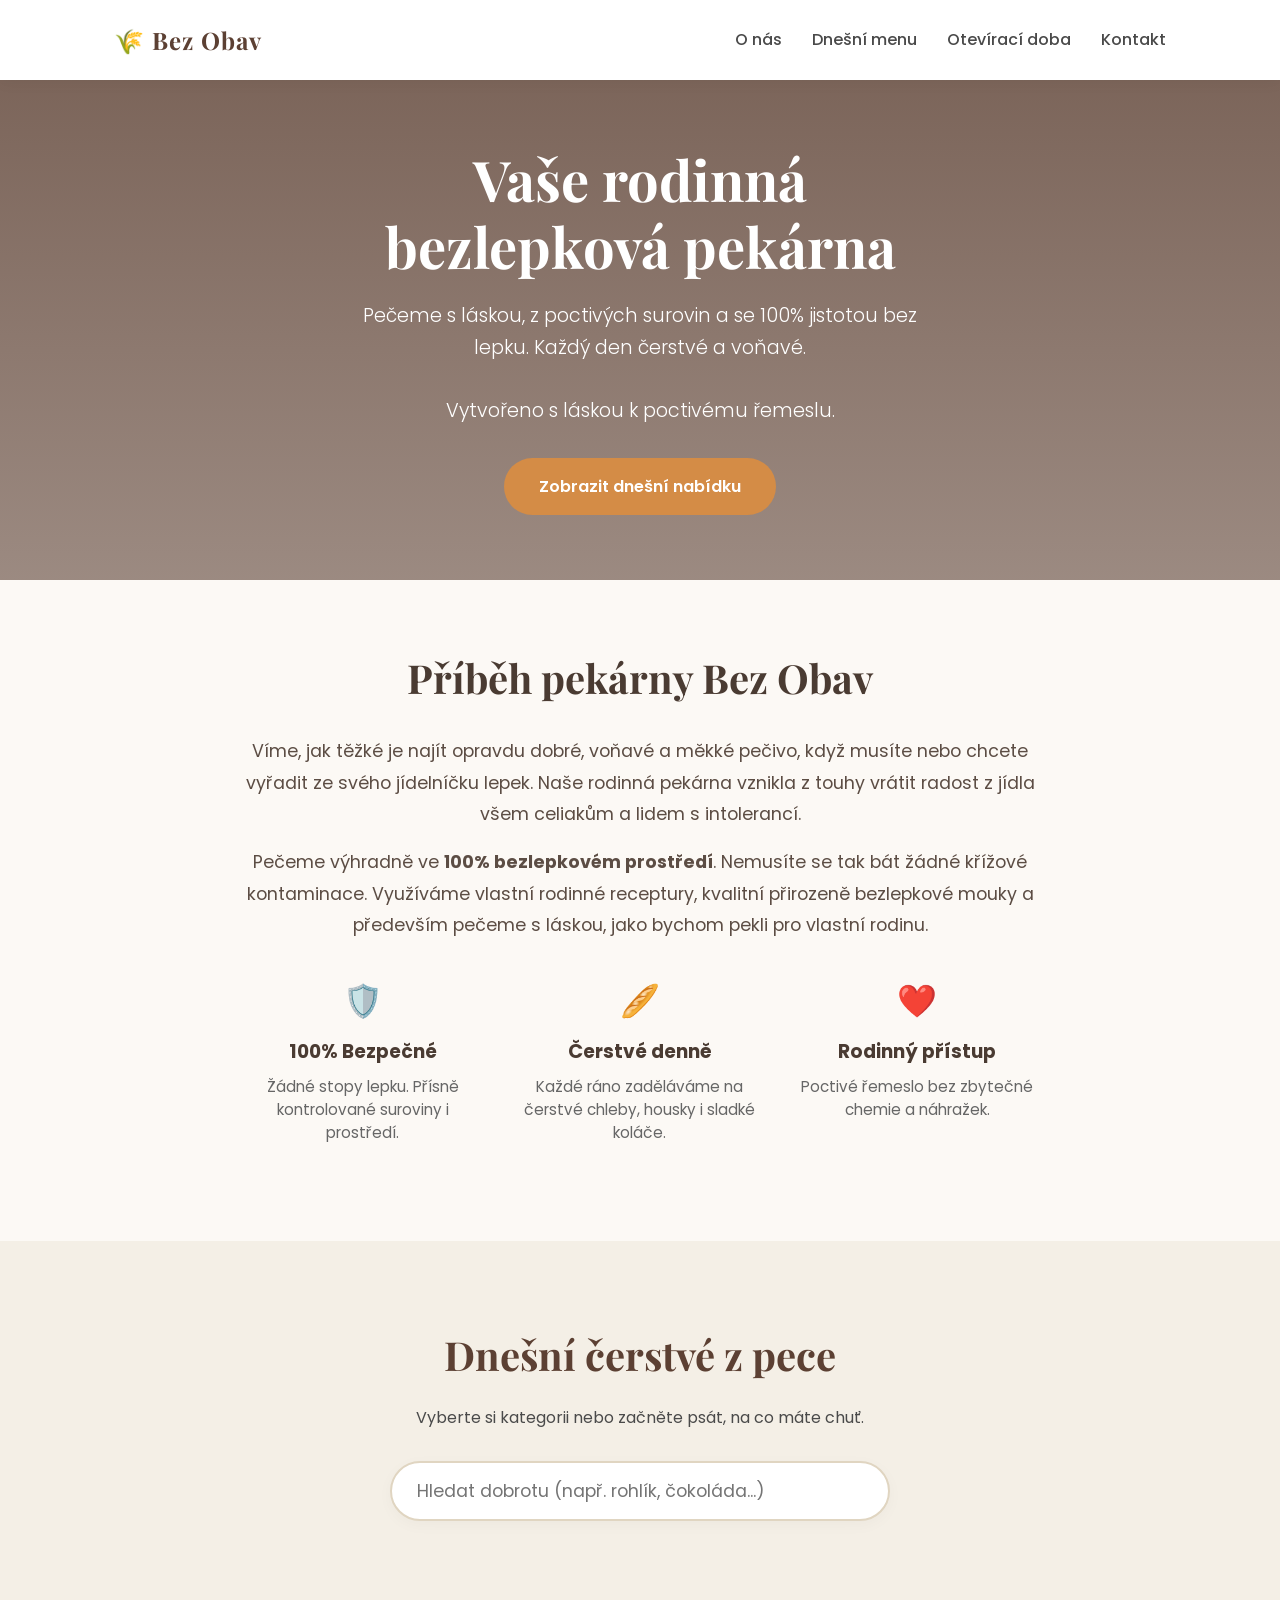
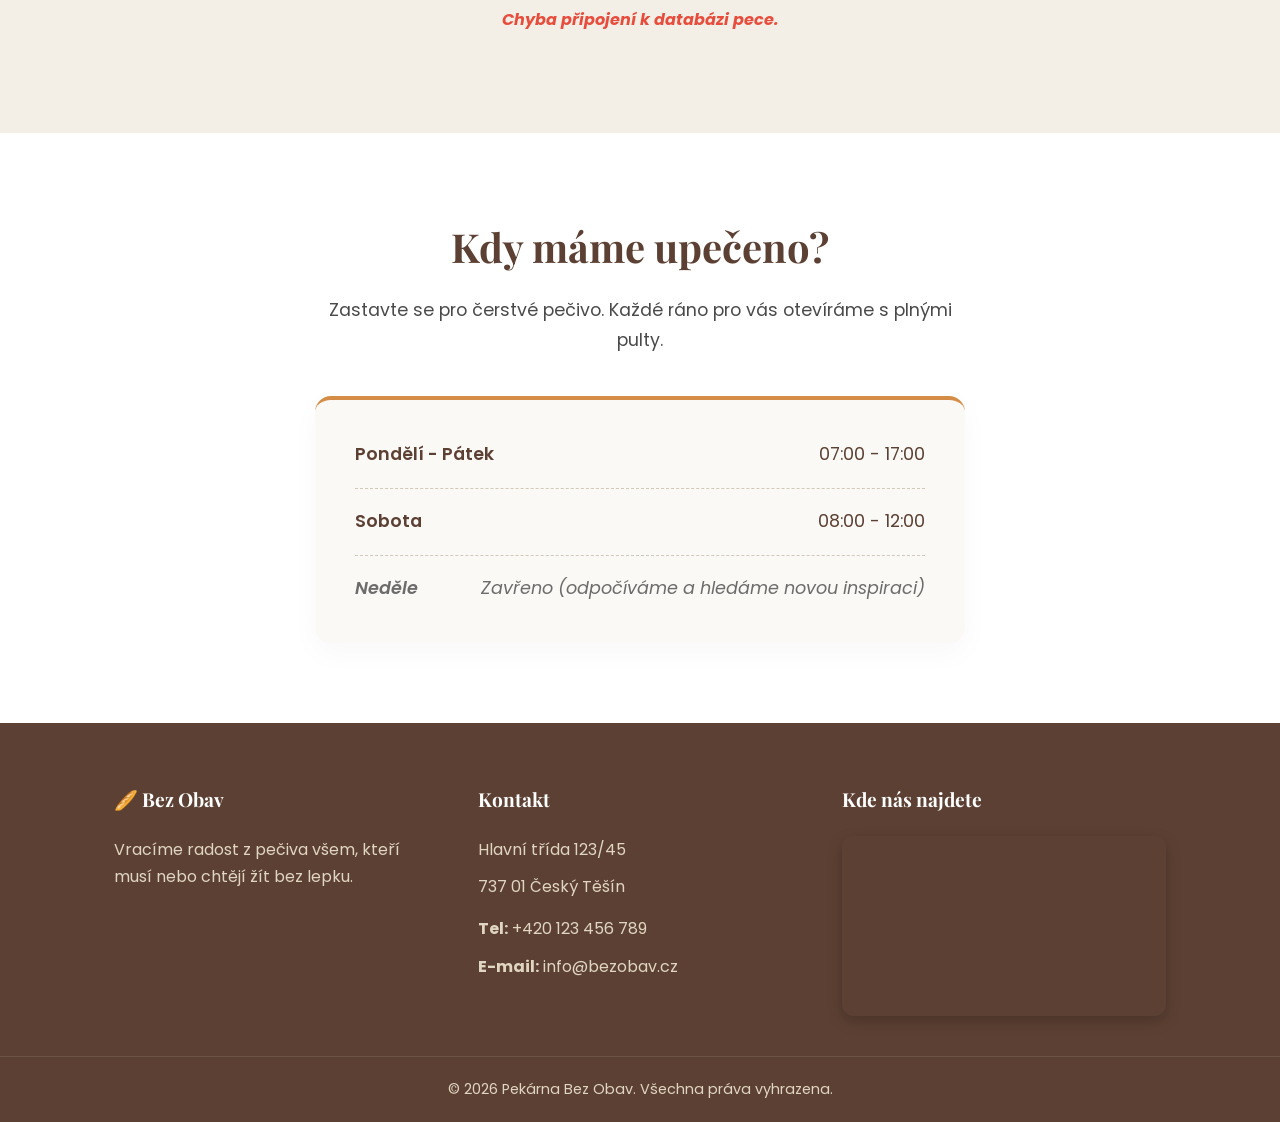
==== produkt-detail.html @ 92b9825d "Add files via upload" ====
<!DOCTYPE html>
<html lang="cs">
<head>
    <meta charset="UTF-8">
    <meta name="viewport" content="width=device-width, initial-scale=1.0">
    <title>Detail produktu | Bez Obav</title>
    <link rel="preconnect" href="https://fonts.googleapis.com">
    <link rel="preconnect" href="https://fonts.gstatic.com" crossorigin>
    <link href="https://fonts.googleapis.com/css2?family=Playfair+Display:ital,wght@0,600;0,700;1,600&family=Poppins:wght@300;400;500;600&display=swap" rel="stylesheet">
    <link rel="stylesheet" href="styles/style-final.css">
</head>
<body>

    <nav class="navigace">
        <div class="kontejner nav-obsah">
            <a href="index.html" class="logo">🌾 Bez Obav</a>
            <ul class="nav-odkazy">
                <li><a href="index.html">Zpět na menu</a></li>
            </ul>
        </div>
    </nav>

    <main class="kontejner" style="padding: 60px 24px; min-height: 70vh;">
        <a href="index.html" class="tlacitko-zpet">← Zpět na nabídku</a>
        
        <div id="detail-produktu">
            <p class="nacteni">Připravuji detail produktu...</p>
        </div>
    </main>

    <footer class="paticka">
        <div class="paticka-spodek">
            <p>&copy; <script>document.write(new Date().getFullYear())</script> Pekárna Bez Obav. Všechna práva vyhrazena.</p>
        </div>
    </footer>

    <script src="scripts/produkt-detail.js"></script>
</body>
</html>
---- styles/style-final.css ----
/* =========================================
   ZÁKLADNÍ NASTAVENÍ A PROMĚNNÉ
   ========================================= */
:root {
    --zlata-kura: #D48C46;     /* Barva upečené kůrky */
    --tmavy-chleb: #5C4033;    /* Tmavě hnědá pro nadpisy */
    --kremova-svetla: #FBF9F6; /* Velmi jemné pozadí, připomínající mouku */
    --text-bezny: #4A4A4A;     /* Měkčí černá pro čtení */
    --bila: #FFFFFF;
    --zelena-akcent: #6B8E23;  /* Zelená pro "zdravý/bezlepkový" pocit */
    
    --font-nadpisy: 'Playfair Display', serif;
    --font-text: 'Poppins', sans-serif;
}

html {
    scroll-behavior: smooth;
}

section {
    scroll-margin-top: 80px;
}

html, body {
    height: 100%; /* Nutné pro správné fungování flexboxu */
}

*, *::before, *::after{
    margin: 0;
    padding: 0;
    box-sizing: border-box; /* Rozšířeno na pseudo-elementy, pomáhá proti horizontálnímu scrollování */
}

main {
    flex: 1 0 auto; /* Změněno z 'flex: 1' - donutí prostředek roztáhnout se, ale nesmrskávat patičku */
    width: 100%;
}

body {
    font-family: var(--font-text);
    background-color: var(--kremova-svetla);
    color: var(--text-bezny);
    line-height: 1.7;
    display: flex;
    flex-direction: column;
    min-height: 100vh;
    overflow-x: hidden; /* HLAVNÍ ZÁCHRANA PRO MOBILY: Tvrdě zakáže scrollování do boku */
    width: 100%;
}

h1, h2, h3 {
    font-family: var(--font-nadpisy);
    color: var(--tmavy-chleb);
}

.kontejner {
    max-width: 1100px;
    margin: 0 auto;
    padding: 0 24px;
}

/* =========================================
   NAVIGACE A HLAVIČKA
   ========================================= */
.navigace {
    background-color: var(--bila);
    box-shadow: 0 2px 15px rgba(0,0,0,0.05);
    position: sticky;
    top: 0;
    z-index: 100;
}

.nav-obsah {
    display: flex;
    justify-content: space-between;
    align-items: center;
    height: 80px;
}

.logo {
    font-family: var(--font-nadpisy);
    font-size: 1.5rem;
    font-weight: 700;
    color: var(--tmavy-chleb);
    text-decoration: none;
    letter-spacing: 1px;
}

.nav-odkazy {
    list-style: none;
    display: flex;
    gap: 30px;
}

.nav-odkazy a {
    text-decoration: none;
    color: var(--text-bezny);
    font-weight: 500;
    transition: color 0.3s;
}

.nav-odkazy a:hover {
    color: var(--zlata-kura);
}

/* =========================================
   HLAVNÍ UVÍTACÍ SEKCE (HERO)
   ========================================= */
.hero {
    background: linear-gradient(rgba(92, 64, 51, 0.8), rgba(92, 64, 51, 0.6)), 
                url('https://images.unsplash.com/photo-1509440159596-0249088772ff?q=80&w=2072&auto=format&fit=crop') center/cover;
    height: 70vh;
    min-height: 500px;
    display: flex;
    align-items: center;
    justify-content: center;
    text-align: center;
    color: var(--bila);
    padding: 20px;
}

.hero h1 {
    color: var(--bila);
    font-size: 3.5rem;
    margin-bottom: 20px;
    line-height: 1.2;
}

.hero p {
    font-size: 1.2rem;
    max-width: 600px;
    margin: 0 auto 30px auto;
    font-weight: 300;
}

.tlacitko {
    display: inline-block;
    background-color: var(--zlata-kura);
    color: var(--bila);
    padding: 15px 35px;
    border-radius: 30px;
    text-decoration: none;
    font-weight: 600;
    transition: transform 0.3s, background-color 0.3s;
}

.tlacitko:hover {
    background-color: #c77b35;
    transform: translateY(-3px);
}

/* =========================================
   SEKCE O NÁS
   ========================================= */

.sekce-o-nas {
    padding: 4rem 0;
    background-color: #fcf9f5;
}

.o-nas-obsah {
    max-width: 800px;
    margin: 0 auto;
    text-align: center;
}

.o-nas-obsah h2 {
    font-family: 'Playfair Display', serif;
    font-size: 2.5rem;
    margin-bottom: 1.5rem;
    color: #4a3b32;
}

.o-nas-obsah p {
    font-size: 1.1rem;
    line-height: 1.8;
    color: #5c4d44;
    margin-bottom: 1rem;
}

/* Poslední odstavec před ikonami má větší spodní odsazení */
.o-nas-obsah p:last-of-type {
    margin-bottom: 2rem;
}

/* Flexbox pro rozložení ikon vedle sebe */
.o-nas-ikony {
    display: flex;
    justify-content: center;
    gap: 2rem;
    flex-wrap: wrap;
    margin-top: 2rem;
}

.ikona-box {
    flex: 1;
    min-width: 200px;
}

.ikona-box span {
    font-size: 2rem;
    display: block;
    margin-bottom: 0.5rem;
}

.ikona-box h3 {
    color: #4a3b32;
    margin-bottom: 0.5rem;
    font-family: 'Poppins', sans-serif;
}

.ikona-box p {
    color: #666;
    font-size: 0.95rem;
    line-height: 1.5;
}

/* =========================================
   DENNÍ MENU (FILTRY A KARTY)
   ========================================= */
.sekce-menu {
    background-color: #F4EFE6;
    padding: 80px 0;
}

.menu-hlavicka {
    text-align: center;
    margin-bottom: 30px;
}

.menu-hlavicka h2 {
    font-size: 2.5rem;
    margin-bottom: 15px;
}

/* Tlačítka kategorií */
.filtry {
    display: flex;
    justify-content: center;
    flex-wrap: wrap;
    gap: 10px;
    margin-bottom: 40px;
}

.filtr-btn {
    background-color: var(--bila);
    border: 2px solid var(--zlata-kura);
    color: var(--zlata-kura);
    padding: 8px 20px;
    border-radius: 20px;
    cursor: pointer;
    font-weight: 600;
    transition: all 0.3s;
}

.filtr-btn:hover, .filtr-btn.aktivni {
    background-color: var(--zlata-kura);
    color: var(--bila);
}

/* Mřížka pro produkty */
.mrizka-peciva {
    display: grid;
    grid-template-columns: repeat(auto-fill, minmax(240px, 1fr));
    gap: 20px;
}

/* Samotná karta produktu */
.karta-peciva {
    background-color: var(--bila);
    border-radius: 16px;
    box-shadow: 0 10px 30px rgba(0,0,0,0.03);
    transition: all 0.4s ease;
    border-top: 4px solid var(--kremova-svetla);
    display: flex;
    flex-direction: column;
    cursor: pointer;
    overflow: hidden;
}

.karta-peciva:hover {
    transform: translateY(-10px);
    box-shadow: 0 15px 40px rgba(0,0,0,0.08);
    border-top-color: var(--zlata-kura);
}

.karta-obrazek {
    width: 100%;
    height: 220px;
    object-fit: cover;
    border-bottom: 3px solid var(--kremova-svetla);
    transition: transform 0.4s ease;
}

.karta-peciva:hover .karta-obrazek {
    transform: scale(1.05);
}

.karta-texty {
    padding: 20px;
    display: flex;
    flex-direction: column;
    height: calc(100% - 220px);
}

.karta-texty h3 {
    font-size: 1.4rem;
    margin-bottom: 10px;
}

.karta-texty p {
    font-size: 0.95rem;
    color: var(--text-bezny);
    flex-grow: 1;
    margin-bottom: 20px;
}

.cena {
    display: inline-block;
    font-size: 1.5rem;
    font-weight: 600;
    color: var(--zlata-kura);
    font-family: var(--font-nadpisy);
}

/* Zprávy API */
.nacteni, .chyba {
    text-align: center;
    grid-column: 1 / -1;
    font-style: italic;
    padding: 20px;
}
.chyba {
    color: #e74c3c;
    font-weight: bold;
}

/* --- VYHLEDÁVÁNÍ --- */
.vyhledavani-kontejner {
    text-align: center;
    margin-bottom: 25px;
}

.vyhledavani-input {
    width: 100%;
    max-width: 500px;
    padding: 15px 25px;
    border: 2px solid #e0d5c1;
    border-radius: 30px;
    font-size: 1.1rem;
    font-family: var(--font-text);
    box-shadow: 0 4px 15px rgba(0,0,0,0.03);
    transition: all 0.3s;
    outline: none;
}

.vyhledavani-input:focus {
    border-color: var(--zlata-kura);
    box-shadow: 0 4px 20px rgba(212, 140, 70, 0.15);
}

/* =========================================
   DETAIL PRODUKTU (produkt-detail.html)
   ========================================= */
.tlacitko-zpet {
    display: inline-block;
    color: var(--text-bezny);
    text-decoration: none;
    font-weight: 500;
    margin-bottom: 30px;
    transition: color 0.3s;
}

.tlacitko-zpet:hover {
    color: var(--zlata-kura);
}

.produkt-stranka-mrizka {
    display: grid;
    grid-template-columns: 1fr 1fr;
    gap: 50px;
    align-items: start;
}

.produkt-hlavni-foto {
    width: 100%;
    aspect-ratio: 4 / 3;
    border-radius: 16px;
    object-fit: contain;
    box-shadow: 0 10px 30px rgba(0,0,0,0.1);
    margin-bottom: 15px;
    border: 3px solid var(--bila);
}

.produkt-galerie {
    display: flex;
    gap: 15px;
    overflow-x: auto;
    padding-bottom: 10px;
}

.produkt-nahled {
    width: 90px;
    height: 90px;
    object-fit: cover;
    border-radius: 8px;
    cursor: pointer;
    border: 2px solid transparent;
    transition: all 0.3s ease;
    opacity: 0.7;
}

.produkt-nahled:hover {
    opacity: 1;
    border-color: var(--zlata-kura);
}

.produkt-kategorie {
    display: inline-block;
    background-color: var(--bila);
    padding: 5px 15px;
    border-radius: 20px;
    font-size: 0.9rem;
    font-weight: 600;
    color: var(--zlata-kura);
    margin-bottom: 15px;
    border: 1px solid #eee;
}

.produkt-info h1 {
    font-size: 2.8rem;
    margin-bottom: 15px;
    line-height: 1.1;
}

.produkt-cena {
    font-family: var(--font-nadpisy);
    font-size: 2.5rem;
    color: var(--zlata-kura);
    font-weight: 700;
    margin-bottom: 30px;
}

.produkt-popis {
    font-size: 1.1rem;
    margin-bottom: 40px;
    line-height: 1.8;
}

/* Box pro alergeny */
.box-alergeny {
    background-color: #fff0f0;
    border-left: 5px solid #e74c3c;
    padding: 20px;
    border-radius: 8px;
    color: #c0392b;
}

/* =========================================
   SEKCE OTEVÍRACÍ DOBA
   ========================================= */
.sekce-oteviraci-doba {
    padding: 80px 0;
    background-color: var(--bila);
}

.oteviraci-obsah {
    max-width: 650px;
    margin: 0 auto;
    text-align: center;
}

.oteviraci-obsah h2 {
    font-size: 2.5rem;
    margin-bottom: 15px;
}

.oteviraci-obsah p {
    margin-bottom: 40px;
    color: var(--text-bezny);
    font-size: 1.1rem;
}

/* Elegantní karta pro výpis hodin */
.oteviraci-karta {
    background-color: var(--kremova-svetla);
    border-radius: 16px;
    padding: 40px;
    box-shadow: 0 10px 30px rgba(0,0,0,0.03);
    border-top: 4px solid var(--zlata-kura);
}

.seznam-doba {
    list-style: none;
    padding: 0;
    margin: 0;
}

/* Formátování jednotlivých dnů */
.seznam-doba li {
    display: flex;
    justify-content: space-between;
    align-items: center;
    padding: 18px 0;
    border-bottom: 1px dashed #d1c8b8; /* Jemná čárkovaná čára inspirovaná účtenkou/receptem */
    font-size: 1.1rem;
    color: var(--tmavy-chleb);
}

.seznam-doba li:last-child {
    border-bottom: none;
    padding-bottom: 0;
}

.seznam-doba li:first-child {
    padding-top: 0;
}

.seznam-doba strong {
    font-weight: 600;
}

/* Zvýraznění zavíracího dne */
.seznam-doba .zavreno {
    color: var(--text-bezny);
    font-style: italic;
    opacity: 0.8;
}

/* Úprava pro mobilní zařízení (aby se text u neděle nezalomil ošklivě) */
@media (max-width: 600px) {
    .seznam-doba li {
        flex-direction: column;
        gap: 5px;
    }
}

/* =========================================
   PATIČKA
   ========================================= */
.paticka {
    flex-shrink: 0; /* Zabrání prohlížeči, aby patičku zdeformoval/zmenšil */
    width: 100%;
    background-color: var(--tmavy-chleb);
    color: #e0d5c1;
    padding: 60px 0 20px 0;
}

.paticka-mrizka {
    display: grid;
    grid-template-columns: repeat(auto-fit, minmax(250px, 1fr));
    gap: 40px;
    margin-bottom: 40px;
}

.paticka-sloupec h3 {
    color: var(--bila);
    margin-bottom: 20px;
    font-size: 1.2rem;
}

.paticka-sloupec p {
    margin-bottom: 10px;
}

.mapa-kontejner {
    width: 100%;
    border-radius: 12px;
    overflow: hidden; /* Důležité: ořízne rohy samotné mapy podle border-radius */
    box-shadow: 0 5px 15px rgba(0, 0, 0, 0.2);
    margin-top: 15px;
}

.mapa-kontejner iframe {
    display: block; /* Odstraní drobnou spodní mezeru, kterou iframe občas generuje */
}

.paticka-spodek {
    text-align: center;
    border-top: 1px solid rgba(255,255,255,0.1);
    padding-top: 20px;
    font-size: 0.9rem;
}

/* =========================================
   RESPONZIVITA (Mobily a tablety)
   ========================================= */
@media (max-width: 900px) {
    .produkt-stranka-mrizka {
        grid-template-columns: 1fr;
        gap: 30px;
    }
}

@media (max-width: 768px) {
    .nav-odkazy {
        display: none; /* Skryje odkazy na malém displeji pro čistotu */
    }
    
    .hero h1 {
        font-size: 2.2rem;
    }
    
    .sekce-o-nas {
        flex-direction: column;
        padding: 50px 24px;
    }
    
    .o-nas-ilustrace {
        width: 100%;
        height: 300px;
    }
    
    .odznak {
        width: 100px;
        height: 100px;
        font-size: 0.9rem;
        bottom: -15px;
        left: -15px;
    }
    
    .produkt-info h1 {
        font-size: 2.2rem;
    }

    /* PŘIDEJ TOTO: Zmenšení dlouhé ceny na malých displejích */
    .produkt-cena {
        font-size: 1.6rem; 
        word-wrap: break-word; /* Dovolí zalomení textu, pokud je moc dlouhý */
    }

    /* PŘIDEJ TOTO: Zlepšení pozice křížku pro zavření fotky na mobilu */
    .lightbox-zavrit {
        top: 15px;
        right: 20px; 
        font-size: 35px;
    }
}

/* =========================================
   ROZDĚLENÍ PODLE KATEGORIÍ (Hybridní styl)
   ========================================= */

.kategorie-sekce {
    margin-bottom: 50px;
    animation: nabehKategorie 0.4s ease-out;
}

@keyframes nabehKategorie {
    from { opacity: 0; transform: translateY(10px); }
    to { opacity: 1; transform: translateY(0); }
}

.kategorie-nadpis {
    font-size: 1.8rem;
    margin-bottom: 20px;
    padding-bottom: 10px;
    border-bottom: 3px solid var(--zlata-kura);
    display: inline-block;
    color: var(--tmavy-chleb);
}

/* Výchozí zobrazení pro PC = Přehledná mřížka */
.kategorie-pruh {
    display: grid;
    grid-template-columns: repeat(auto-fill, minmax(240px, 1fr));
    gap: 20px;
}

.karta-horizontalni {
    width: 100%; /* Na PC se přizpůsobí mřížce */
}


/* =========================================
   PŘEPNUTÍ NA "NETFLIX" STYL JEN PRO MOBILY
   ========================================= */
@media (max-width: 768px) {
    .kategorie-pruh {
        /* Změní mřížku na horizontální pruh */
        display: flex;
        flex-wrap: nowrap;
        overflow-x: auto;
        padding-bottom: 15px;
        
        /* Skrytí posuvníku */
        scrollbar-width: none; 
        -ms-overflow-style: none;  
        
        /* Přichytávání karet */
        scroll-snap-type: x mandatory; 
    }

    .kategorie-pruh::-webkit-scrollbar {
        display: none;
    }

    .karta-horizontalni {
        /* Pevná šířka karty, aby se daly swajpovat do boku */
        min-width: 250px; 
        max-width: 250px;
        flex-shrink: 0; 
        scroll-snap-align: start; 
    }
}

/* --- FUNKCE GALERIE --- */
.produkt-fotky {
    display: flex;
    flex-direction: column;
    gap: 15px;
}

.hlavni-foto-obal {
    position: relative;
    width: 100%;
    border-radius: 12px;
    overflow: hidden;
    cursor: zoom-in; /* Změní kurzor na lupu */
}

/* Šipky na obrázku */
.galerie-sipka {
    position: absolute;
    top: 50%;
    transform: translateY(-50%);
    background: rgba(255, 255, 255, 0.85);
    border: none;
    font-size: 20px;
    padding: 12px 18px;
    cursor: pointer;
    border-radius: 50%;
    color: #5C4033;
    transition: all 0.3s ease;
    box-shadow: 0 4px 10px rgba(0,0,0,0.1);
}

.galerie-sipka:hover {
    background: #D48C46;
    color: white;
}

.galerie-sipka.vlevo { left: 15px; }
.galerie-sipka.vpravo { right: 15px; }

/* Malé náhledy dole */
.galerie-nahledy {
    display: flex;
    gap: 12px;
    overflow-x: auto;
    padding-bottom: 5px;
}

.nahled-foto {
    width: 80px;
    height: 80px;
    object-fit: cover;
    border-radius: 8px;
    cursor: pointer;
    opacity: 0.5;
    transition: opacity 0.3s ease, border 0.3s ease;
    border: 2px solid transparent;
}

.nahled-foto:hover, .nahled-foto.aktivni {
    opacity: 1;
    border-color: #D48C46;
}

/* --- LIGHTBOX (Zvětšení na celou obrazovku) --- */
.lightbox {
    position: fixed;
    top: 0;
    left: 0;
    width: 100%;
    height: 100%;
    background: rgba(0, 0, 0, 0.85);
    display: flex;
    justify-content: center;
    align-items: center;
    z-index: 9999;
    opacity: 0;
    pointer-events: none; /* Skryje prvek před klikáním, když je neviditelný */
    transition: opacity 0.3s ease;
}

.lightbox.zobrazeno {
    opacity: 1;
    pointer-events: auto;
}

.lightbox-img {
    max-width: 90vw; /* Omezí šířku na 90 % šířky obrazovky */
    max-height: 80vh; /* Omezí výšku a nechá nahoře prostor pro křížek */
    object-fit: contain; /* Zabere maximum místa, ale nikdy se neořízne ani nedeformuje */
    border-radius: 12px;
    box-shadow: 0 5px 30px rgba(0,0,0,0.6);
}

.lightbox-zavrit {
    position: absolute;
    top: 25px;
    right: 40px;
    color: white;
    font-size: 45px;
    cursor: pointer;
    transition: color 0.3s;
}

.lightbox-zavrit:hover {
    color: #D48C46;
}
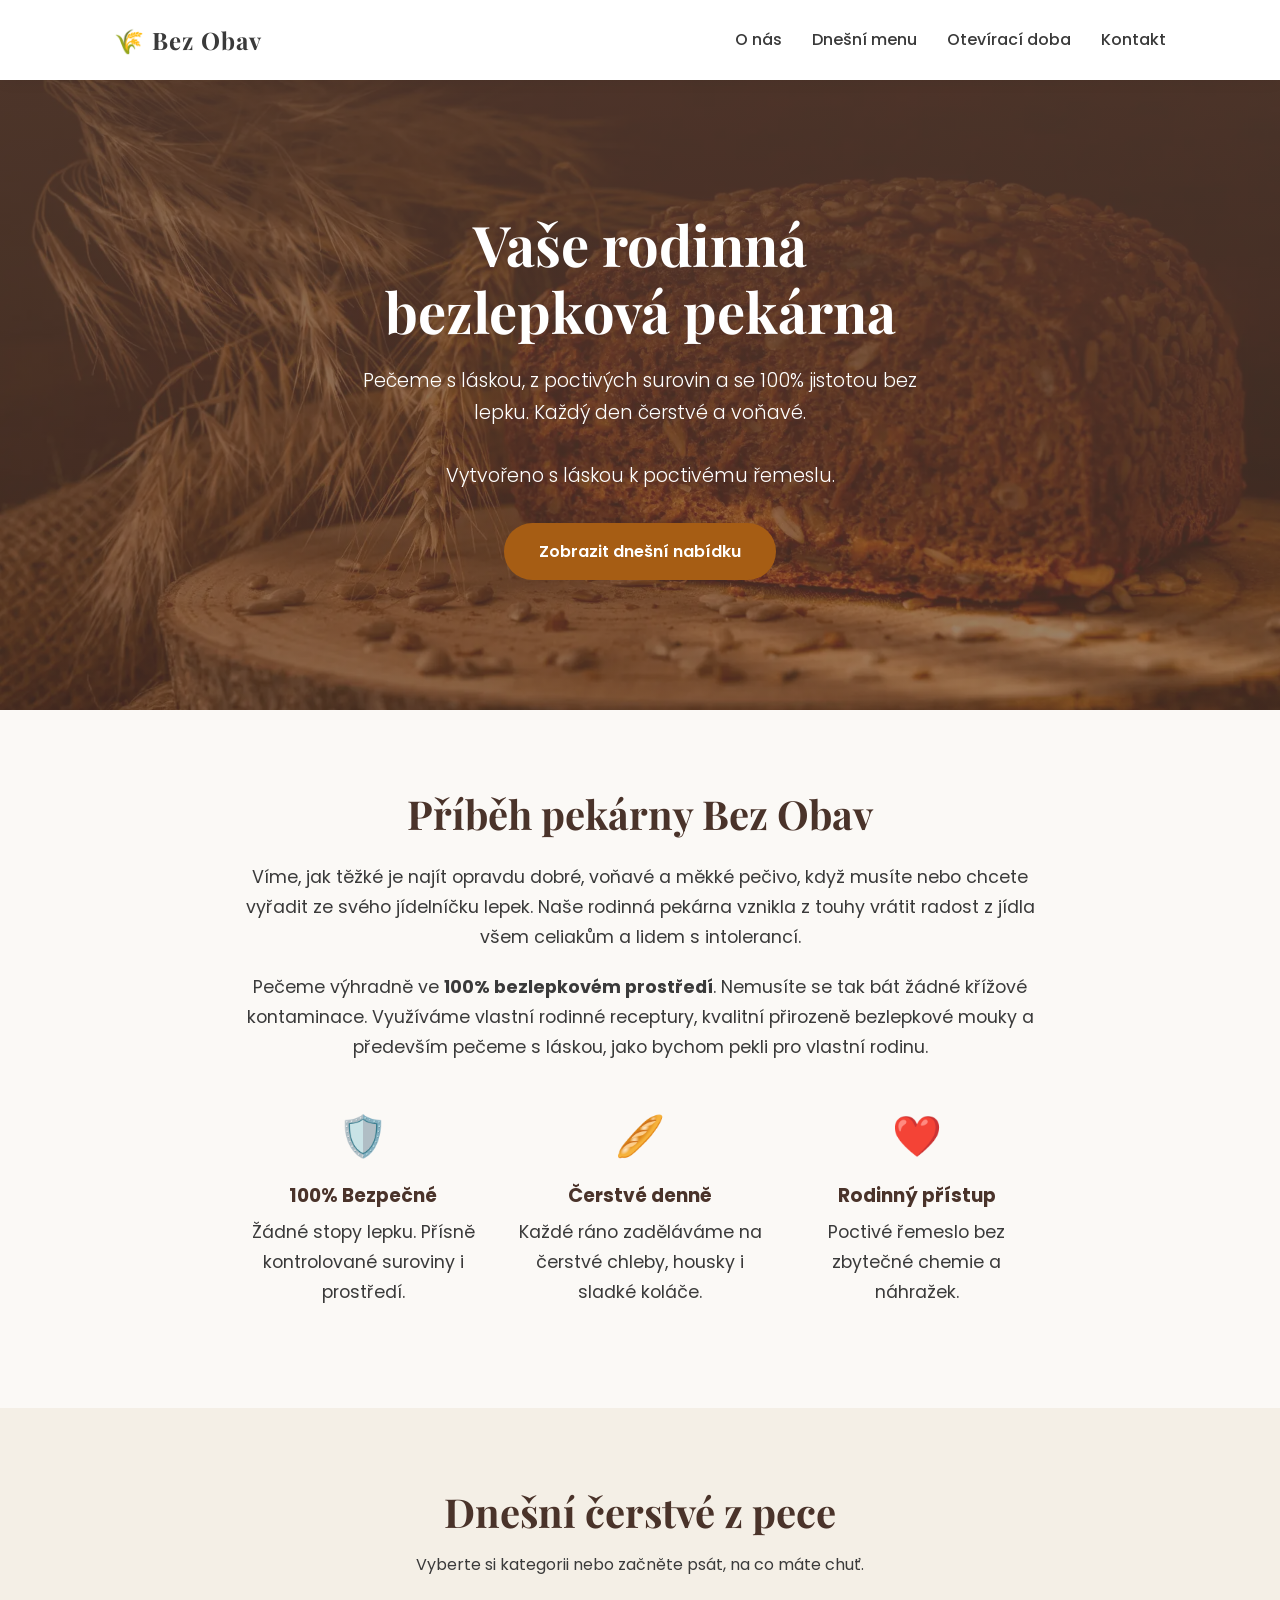
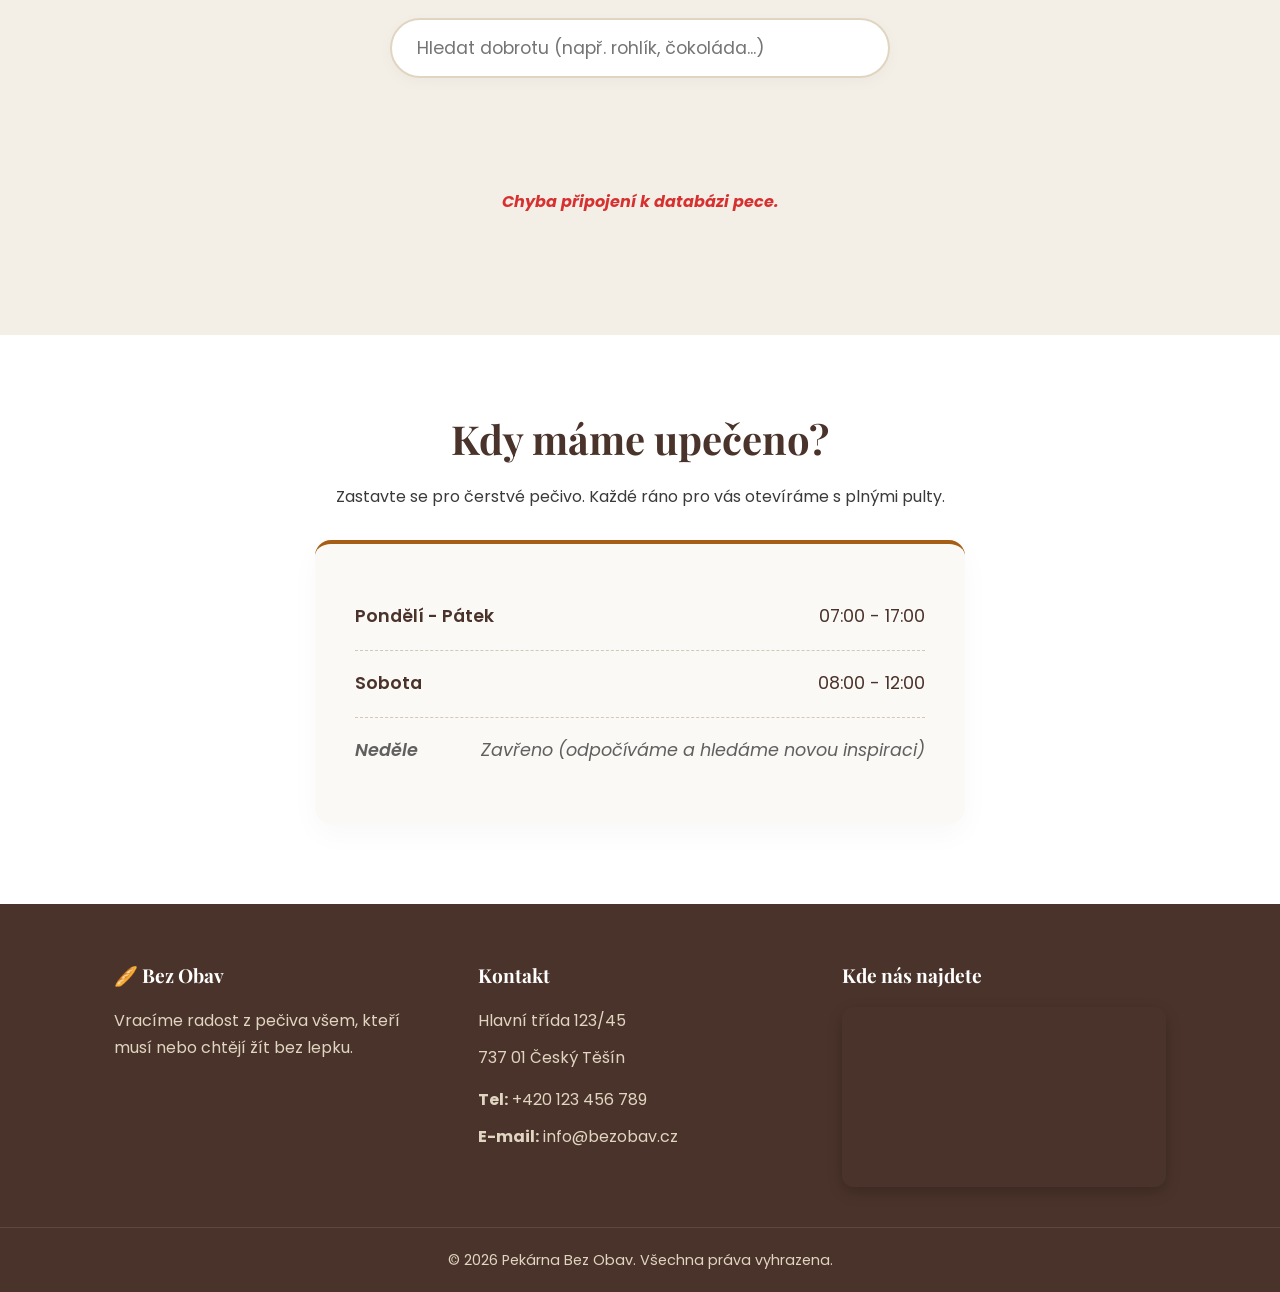
==== commit 71db3de4: "Update produkt-detail.html" ====
--- a/produkt-detail.html
+++ b/produkt-detail.html
@@ -3,10 +3,20 @@
 <head>
     <meta charset="UTF-8">
     <meta name="viewport" content="width=device-width, initial-scale=1.0">
-    <title>Detail produktu | Bez Obav</title>
+    <title>Detail pečiva | Bez Obav</title>
+    
+    <!-- SEO: Meta popisek -->
+    <meta name="description" content="Detail našeho bezlepkového pečiva. Poctivá ruční výroba a 100% bezlepkové suroviny z rodinné pekárny Bez Obav.">
+    
+    <!-- Asynchronní Google Fonty -->
     <link rel="preconnect" href="https://fonts.googleapis.com">
     <link rel="preconnect" href="https://fonts.gstatic.com" crossorigin>
-    <link href="https://fonts.googleapis.com/css2?family=Playfair+Display:ital,wght@0,600;0,700;1,600&family=Poppins:wght@300;400;500;600&display=swap" rel="stylesheet">
+    <link rel="preload" as="style" href="https://fonts.googleapis.com/css2?family=Playfair+Display:ital,wght@0,600;0,700;1,600&family=Poppins:wght@300;400;500;600&display=swap">
+    <link rel="stylesheet" href="https://fonts.googleapis.com/css2?family=Playfair+Display:ital,wght@0,600;0,700;1,600&family=Poppins:wght@300;400;500;600&display=swap" media="print" onload="this.media='all'">
+    <noscript>
+        <link rel="stylesheet" href="https://fonts.googleapis.com/css2?family=Playfair+Display:ital,wght@0,600;0,700;1,600&family=Poppins:wght@300;400;500;600&display=swap">
+    </noscript>
+
     <link rel="stylesheet" href="styles/style-final.css">
 </head>
 <body>
@@ -36,4 +46,4 @@
 
     <script src="scripts/produkt-detail.js"></script>
 </body>
-</html>+</html>
--- a/styles/style-final.css
+++ b/styles/style-final.css
@@ -1,39 +1,43 @@
-/* =========================================
-   ZÁKLADNÍ NASTAVENÍ A PROMĚNNÉ
-   ========================================= */
+/* ==========================================================================
+   🍞 PEKÁRNA BEZ OBAV - HLAVNÍ STYLY
+   ========================================================================== */
+
+/* --------------------------------------------------------------------------
+   1. PROMĚNNÉ (Design Systém)
+   -------------------------------------------------------------------------- */
 :root {
-    --zlata-kura: #D48C46;     /* Barva upečené kůrky */
-    --tmavy-chleb: #5C4033;    /* Tmavě hnědá pro nadpisy */
-    --kremova-svetla: #FBF9F6; /* Velmi jemné pozadí, připomínající mouku */
-    --text-bezny: #4A4A4A;     /* Měkčí černá pro čtení */
+    /* Barvy */
+    --zlata-kura: #A65D14;     /* Hlavní akcentní barva */
+    --zlata-kura-hover: #8F4E0E; 
+    --tmavy-chleb: #4A332A;    /* Nadpisy a patička */
+    --kremova-svetla: #FBF9F6; /* Pozadí stránek */
+    --kremova-tmavsi: #F4EFE6; /* Pozadí sekce menu */
+    --text-bezny: #3A3A3A;     /* Běžný text */
     --bila: #FFFFFF;
-    --zelena-akcent: #6B8E23;  /* Zelená pro "zdravý/bezlepkový" pocit */
+    --chyba-cervena: #D63031;
     
+    /* Typografie */
     --font-nadpisy: 'Playfair Display', serif;
     --font-text: 'Poppins', sans-serif;
-}
-
-html {
-    scroll-behavior: smooth;
-}
-
-section {
-    scroll-margin-top: 80px;
-}
-
-html, body {
-    height: 100%; /* Nutné pro správné fungování flexboxu */
-}
-
-*, *::before, *::after{
+    
+    /* Layout */
+    --vyska-menu: 80px;        /* Proměnná pro výšku hlavičky */
+}
+
+/* --------------------------------------------------------------------------
+   2. RESET A ZÁKLADNÍ NASTAVENÍ HTML/BODY
+   -------------------------------------------------------------------------- */
+*, *::before, *::after {
     margin: 0;
     padding: 0;
-    box-sizing: border-box; /* Rozšířeno na pseudo-elementy, pomáhá proti horizontálnímu scrollování */
-}
-
-main {
-    flex: 1 0 auto; /* Změněno z 'flex: 1' - donutí prostředek roztáhnout se, ale nesmrskávat patičku */
-    width: 100%;
+    box-sizing: border-box;
+}
+
+html {
+    /* Plynulé odscrollování po kliknutí na odkaz v menu */
+    scroll-behavior: smooth;
+    /* Zajistí, aby se sekce nezastavila pod fixním menu, ale přesně pod ním */
+    scroll-padding-top: var(--vyska-menu); 
 }
 
 body {
@@ -41,96 +45,51 @@
     background-color: var(--kremova-svetla);
     color: var(--text-bezny);
     line-height: 1.7;
+    -webkit-font-smoothing: antialiased; /* Hezčí vykreslování písma */
+   /* PŘIDÁNO: Definitivní přilepení patičky dolů */
     display: flex;
     flex-direction: column;
     min-height: 100vh;
-    overflow-x: hidden; /* HLAVNÍ ZÁCHRANA PRO MOBILY: Tvrdě zakáže scrollování do boku */
-    width: 100%;
-}
-
-h1, h2, h3 {
-    font-family: var(--font-nadpisy);
-    color: var(--tmavy-chleb);
-}
-
+}
+
+/* --------------------------------------------------------------------------
+   3. STRUKTURA A OBALY (Záchrana patičky a scrollování)
+   -------------------------------------------------------------------------- */
+/* Hlavní obal zamezující horizontálnímu scrollování a tlačící patičku dolů */
+.obal-stranky {
+    display: flex;
+    flex-direction: column;
+    min-height: 100vh;
+    overflow-x: hidden; 
+    width: 100%;
+}
+
+/* Hlavní obsah - natahuje se a tlačí patičku na dno */
+main {
+    flex: 1 0 auto; 
+    width: 100%;
+}
+
+/* Centrovací kontejner pro omezení šířky obsahu */
 .kontejner {
     max-width: 1100px;
     margin: 0 auto;
     padding: 0 24px;
-}
-
-/* =========================================
-   NAVIGACE A HLAVIČKA
-   ========================================= */
-.navigace {
-    background-color: var(--bila);
-    box-shadow: 0 2px 15px rgba(0,0,0,0.05);
-    position: sticky;
-    top: 0;
-    z-index: 100;
-}
-
-.nav-obsah {
-    display: flex;
-    justify-content: space-between;
-    align-items: center;
-    height: 80px;
-}
-
-.logo {
+    width: 100%;
+}
+
+/* --------------------------------------------------------------------------
+   4. TYPOGRAFIE A GLOBÁLNÍ ELEMENTY
+   -------------------------------------------------------------------------- */
+h1, h2, h3, h4 {
     font-family: var(--font-nadpisy);
-    font-size: 1.5rem;
-    font-weight: 700;
     color: var(--tmavy-chleb);
+    line-height: 1.2;
+}
+
+a {
     text-decoration: none;
-    letter-spacing: 1px;
-}
-
-.nav-odkazy {
-    list-style: none;
-    display: flex;
-    gap: 30px;
-}
-
-.nav-odkazy a {
-    text-decoration: none;
-    color: var(--text-bezny);
-    font-weight: 500;
-    transition: color 0.3s;
-}
-
-.nav-odkazy a:hover {
-    color: var(--zlata-kura);
-}
-
-/* =========================================
-   HLAVNÍ UVÍTACÍ SEKCE (HERO)
-   ========================================= */
-.hero {
-    background: linear-gradient(rgba(92, 64, 51, 0.8), rgba(92, 64, 51, 0.6)), 
-                url('https://images.unsplash.com/photo-1509440159596-0249088772ff?q=80&w=2072&auto=format&fit=crop') center/cover;
-    height: 70vh;
-    min-height: 500px;
-    display: flex;
-    align-items: center;
-    justify-content: center;
-    text-align: center;
-    color: var(--bila);
-    padding: 20px;
-}
-
-.hero h1 {
-    color: var(--bila);
-    font-size: 3.5rem;
-    margin-bottom: 20px;
-    line-height: 1.2;
-}
-
-.hero p {
-    font-size: 1.2rem;
-    max-width: 600px;
-    margin: 0 auto 30px auto;
-    font-weight: 300;
+    color: inherit;
 }
 
 .tlacitko {
@@ -139,23 +98,95 @@
     color: var(--bila);
     padding: 15px 35px;
     border-radius: 30px;
-    text-decoration: none;
     font-weight: 600;
-    transition: transform 0.3s, background-color 0.3s;
+    cursor: pointer;
+    border: none;
+    transition: transform 0.3s ease, background-color 0.3s ease, box-shadow 0.3s ease;
 }
 
 .tlacitko:hover {
-    background-color: #c77b35;
+    background-color: var(--zlata-kura-hover);
     transform: translateY(-3px);
-}
-
-/* =========================================
-   SEKCE O NÁS
-   ========================================= */
-
+    box-shadow: 0 5px 15px rgba(212, 140, 70, 0.4);
+}
+
+/* --------------------------------------------------------------------------
+   5. HLAVIČKA A NAVIGACE
+   -------------------------------------------------------------------------- */
+.navigace {
+    background-color: var(--bila);
+    box-shadow: 0 2px 15px rgba(0,0,0,0.05);
+    position: sticky;
+    top: 0;
+    z-index: 1000;
+    height: var(--vyska-menu);
+}
+
+.nav-obsah {
+    display: flex;
+    justify-content: space-between;
+    align-items: center;
+    height: 100%;
+}
+
+.logo {
+    font-family: var(--font-nadpisy);
+    font-size: 1.5rem;
+    font-weight: 700;
+    letter-spacing: 1px;
+}
+
+.nav-odkazy {
+    list-style: none;
+    display: flex;
+    gap: 30px;
+}
+
+.nav-odkazy a {
+    font-weight: 500;
+    transition: color 0.3s ease;
+}
+
+.nav-odkazy a:hover {
+    color: var(--zlata-kura);
+}
+
+/* --------------------------------------------------------------------------
+   6. HERO SEKCE (Uvítání)
+   -------------------------------------------------------------------------- */
+.hero {
+    /* Původní gradient zůstává pro ztmavení, mění se jen cesta k url() */
+    background: linear-gradient(rgba(92, 64, 51, 0.8), rgba(92, 64, 51, 0.6)), 
+                url('../images/hero-pozadi.webp') center/cover;
+    height: 70vh;
+    min-height: 500px;
+    display: flex;
+    align-items: center;
+    justify-content: center;
+    text-align: center;
+    color: var(--bila);
+    padding: 20px;
+}
+
+.hero h1 {
+    color: var(--bila);
+    font-size: 3.5rem;
+    margin-bottom: 20px;
+}
+
+.hero p {
+    font-size: 1.2rem;
+    max-width: 600px;
+    margin: 0 auto 30px auto;
+    font-weight: 300;
+}
+
+/* --------------------------------------------------------------------------
+   7. SEKCE: O NÁS
+   -------------------------------------------------------------------------- */
 .sekce-o-nas {
-    padding: 4rem 0;
-    background-color: #fcf9f5;
+    padding: 80px 0;
+    background-color: var(--kremova-svetla);
 }
 
 .o-nas-obsah {
@@ -165,31 +196,21 @@
 }
 
 .o-nas-obsah h2 {
-    font-family: 'Playfair Display', serif;
     font-size: 2.5rem;
-    margin-bottom: 1.5rem;
-    color: #4a3b32;
+    margin-bottom: 25px;
 }
 
 .o-nas-obsah p {
     font-size: 1.1rem;
-    line-height: 1.8;
-    color: #5c4d44;
-    margin-bottom: 1rem;
-}
-
-/* Poslední odstavec před ikonami má větší spodní odsazení */
-.o-nas-obsah p:last-of-type {
-    margin-bottom: 2rem;
-}
-
-/* Flexbox pro rozložení ikon vedle sebe */
+    margin-bottom: 20px;
+}
+
 .o-nas-ikony {
     display: flex;
     justify-content: center;
-    gap: 2rem;
+    gap: 30px;
     flex-wrap: wrap;
-    margin-top: 2rem;
+    margin-top: 40px;
 }
 
 .ikona-box {
@@ -198,34 +219,27 @@
 }
 
 .ikona-box span {
-    font-size: 2rem;
+    font-size: 2.5rem;
     display: block;
-    margin-bottom: 0.5rem;
+    margin-bottom: 15px;
 }
 
 .ikona-box h3 {
-    color: #4a3b32;
-    margin-bottom: 0.5rem;
-    font-family: 'Poppins', sans-serif;
-}
-
-.ikona-box p {
-    color: #666;
-    font-size: 0.95rem;
-    line-height: 1.5;
-}
-
-/* =========================================
-   DENNÍ MENU (FILTRY A KARTY)
-   ========================================= */
+    margin-bottom: 10px;
+    font-family: var(--font-text);
+}
+
+/* --------------------------------------------------------------------------
+   8. SEKCE: DNEŠNÍ MENU & PRODUKTY
+   -------------------------------------------------------------------------- */
 .sekce-menu {
-    background-color: #F4EFE6;
+    background-color: var(--kremova-tmavsi);
     padding: 80px 0;
 }
 
 .menu-hlavicka {
     text-align: center;
-    margin-bottom: 30px;
+    margin-bottom: 40px;
 }
 
 .menu-hlavicka h2 {
@@ -233,7 +247,30 @@
     margin-bottom: 15px;
 }
 
-/* Tlačítka kategorií */
+/* Vyhledávání a Filtry */
+.vyhledavani-kontejner {
+    text-align: center;
+    margin-bottom: 30px;
+}
+
+.vyhledavani-input {
+    width: 100%;
+    max-width: 500px;
+    padding: 15px 25px;
+    border: 2px solid #e0d5c1;
+    border-radius: 30px;
+    font-size: 1.1rem;
+    font-family: var(--font-text);
+    box-shadow: 0 4px 15px rgba(0,0,0,0.03);
+    transition: all 0.3s ease;
+    outline: none;
+}
+
+.vyhledavani-input:focus {
+    border-color: var(--zlata-kura);
+    box-shadow: 0 4px 20px rgba(212, 140, 70, 0.15);
+}
+
 .filtry {
     display: flex;
     justify-content: center;
@@ -250,7 +287,7 @@
     border-radius: 20px;
     cursor: pointer;
     font-weight: 600;
-    transition: all 0.3s;
+    transition: all 0.3s ease;
 }
 
 .filtr-btn:hover, .filtr-btn.aktivni {
@@ -258,8 +295,26 @@
     color: var(--bila);
 }
 
-/* Mřížka pro produkty */
-.mrizka-peciva {
+/* Kategorie produktů */
+.kategorie-sekce {
+    margin-bottom: 50px;
+    animation: nabehKategorie 0.4s ease-out;
+}
+
+@keyframes nabehKategorie {
+    from { opacity: 0; transform: translateY(10px); }
+    to { opacity: 1; transform: translateY(0); }
+}
+
+.kategorie-nadpis {
+    font-size: 1.8rem;
+    margin-bottom: 25px;
+    padding-bottom: 10px;
+    border-bottom: 3px solid var(--zlata-kura);
+    display: inline-block;
+}
+
+.kategorie-pruh {
     display: grid;
     grid-template-columns: repeat(auto-fill, minmax(240px, 1fr));
     gap: 20px;
@@ -270,16 +325,17 @@
     background-color: var(--bila);
     border-radius: 16px;
     box-shadow: 0 10px 30px rgba(0,0,0,0.03);
-    transition: all 0.4s ease;
     border-top: 4px solid var(--kremova-svetla);
     display: flex;
     flex-direction: column;
     cursor: pointer;
     overflow: hidden;
+    transition: all 0.4s ease;
+    width: 100%;
 }
 
 .karta-peciva:hover {
-    transform: translateY(-10px);
+    transform: translateY(-8px);
     box-shadow: 0 15px 40px rgba(0,0,0,0.08);
     border-top-color: var(--zlata-kura);
 }
@@ -300,7 +356,7 @@
     padding: 20px;
     display: flex;
     flex-direction: column;
-    height: calc(100% - 220px);
+    height: 100%;
 }
 
 .karta-texty h3 {
@@ -310,17 +366,22 @@
 
 .karta-texty p {
     font-size: 0.95rem;
-    color: var(--text-bezny);
     flex-grow: 1;
     margin-bottom: 20px;
 }
 
 .cena {
-    display: inline-block;
     font-size: 1.5rem;
     font-weight: 600;
     color: var(--zlata-kura);
     font-family: var(--font-nadpisy);
+}
+
+.hmotnost {
+    font-size: 0.85rem;
+    color: #555555;
+    display: block;
+    margin-top: 5px;
 }
 
 /* Zprávy API */
@@ -328,47 +389,20 @@
     text-align: center;
     grid-column: 1 / -1;
     font-style: italic;
-    padding: 20px;
-}
-.chyba {
-    color: #e74c3c;
-    font-weight: bold;
-}
-
-/* --- VYHLEDÁVÁNÍ --- */
-.vyhledavani-kontejner {
-    text-align: center;
-    margin-bottom: 25px;
-}
-
-.vyhledavani-input {
-    width: 100%;
-    max-width: 500px;
-    padding: 15px 25px;
-    border: 2px solid #e0d5c1;
-    border-radius: 30px;
-    font-size: 1.1rem;
-    font-family: var(--font-text);
-    box-shadow: 0 4px 15px rgba(0,0,0,0.03);
-    transition: all 0.3s;
-    outline: none;
-}
-
-.vyhledavani-input:focus {
-    border-color: var(--zlata-kura);
-    box-shadow: 0 4px 20px rgba(212, 140, 70, 0.15);
-}
-
-/* =========================================
-   DETAIL PRODUKTU (produkt-detail.html)
-   ========================================= */
+    padding: 40px 20px;
+}
+.chyba { color: var(--chyba-cervena); font-weight: bold; }
+
+/* --------------------------------------------------------------------------
+   9. DETAIL PRODUKTU (produkt-detail.html)
+   -------------------------------------------------------------------------- */
 .tlacitko-zpet {
-    display: inline-block;
+    display: inline-flex;
+    align-items: center;
     color: var(--text-bezny);
-    text-decoration: none;
     font-weight: 500;
-    margin-bottom: 30px;
-    transition: color 0.3s;
+    margin-bottom: 40px;
+    transition: color 0.3s ease;
 }
 
 .tlacitko-zpet:hover {
@@ -378,41 +412,8 @@
 .produkt-stranka-mrizka {
     display: grid;
     grid-template-columns: 1fr 1fr;
-    gap: 50px;
+    gap: 60px;
     align-items: start;
-}
-
-.produkt-hlavni-foto {
-    width: 100%;
-    aspect-ratio: 4 / 3;
-    border-radius: 16px;
-    object-fit: contain;
-    box-shadow: 0 10px 30px rgba(0,0,0,0.1);
-    margin-bottom: 15px;
-    border: 3px solid var(--bila);
-}
-
-.produkt-galerie {
-    display: flex;
-    gap: 15px;
-    overflow-x: auto;
-    padding-bottom: 10px;
-}
-
-.produkt-nahled {
-    width: 90px;
-    height: 90px;
-    object-fit: cover;
-    border-radius: 8px;
-    cursor: pointer;
-    border: 2px solid transparent;
-    transition: all 0.3s ease;
-    opacity: 0.7;
-}
-
-.produkt-nahled:hover {
-    opacity: 1;
-    border-color: var(--zlata-kura);
 }
 
 .produkt-kategorie {
@@ -428,14 +429,13 @@
 }
 
 .produkt-info h1 {
-    font-size: 2.8rem;
-    margin-bottom: 15px;
-    line-height: 1.1;
+    font-size: 3rem;
+    margin-bottom: 20px;
 }
 
 .produkt-cena {
     font-family: var(--font-nadpisy);
-    font-size: 2.5rem;
+    font-size: 2.2rem;
     color: var(--zlata-kura);
     font-weight: 700;
     margin-bottom: 30px;
@@ -444,267 +444,19 @@
 .produkt-popis {
     font-size: 1.1rem;
     margin-bottom: 40px;
-    line-height: 1.8;
-}
-
-/* Box pro alergeny */
+}
+
 .box-alergeny {
     background-color: #fff0f0;
-    border-left: 5px solid #e74c3c;
+    border-left: 5px solid var(--chyba-cervena);
     padding: 20px;
     border-radius: 8px;
     color: #c0392b;
 }
 
-/* =========================================
-   SEKCE OTEVÍRACÍ DOBA
-   ========================================= */
-.sekce-oteviraci-doba {
-    padding: 80px 0;
-    background-color: var(--bila);
-}
-
-.oteviraci-obsah {
-    max-width: 650px;
-    margin: 0 auto;
-    text-align: center;
-}
-
-.oteviraci-obsah h2 {
-    font-size: 2.5rem;
-    margin-bottom: 15px;
-}
-
-.oteviraci-obsah p {
-    margin-bottom: 40px;
-    color: var(--text-bezny);
-    font-size: 1.1rem;
-}
-
-/* Elegantní karta pro výpis hodin */
-.oteviraci-karta {
-    background-color: var(--kremova-svetla);
-    border-radius: 16px;
-    padding: 40px;
-    box-shadow: 0 10px 30px rgba(0,0,0,0.03);
-    border-top: 4px solid var(--zlata-kura);
-}
-
-.seznam-doba {
-    list-style: none;
-    padding: 0;
-    margin: 0;
-}
-
-/* Formátování jednotlivých dnů */
-.seznam-doba li {
-    display: flex;
-    justify-content: space-between;
-    align-items: center;
-    padding: 18px 0;
-    border-bottom: 1px dashed #d1c8b8; /* Jemná čárkovaná čára inspirovaná účtenkou/receptem */
-    font-size: 1.1rem;
-    color: var(--tmavy-chleb);
-}
-
-.seznam-doba li:last-child {
-    border-bottom: none;
-    padding-bottom: 0;
-}
-
-.seznam-doba li:first-child {
-    padding-top: 0;
-}
-
-.seznam-doba strong {
-    font-weight: 600;
-}
-
-/* Zvýraznění zavíracího dne */
-.seznam-doba .zavreno {
-    color: var(--text-bezny);
-    font-style: italic;
-    opacity: 0.8;
-}
-
-/* Úprava pro mobilní zařízení (aby se text u neděle nezalomil ošklivě) */
-@media (max-width: 600px) {
-    .seznam-doba li {
-        flex-direction: column;
-        gap: 5px;
-    }
-}
-
-/* =========================================
-   PATIČKA
-   ========================================= */
-.paticka {
-    flex-shrink: 0; /* Zabrání prohlížeči, aby patičku zdeformoval/zmenšil */
-    width: 100%;
-    background-color: var(--tmavy-chleb);
-    color: #e0d5c1;
-    padding: 60px 0 20px 0;
-}
-
-.paticka-mrizka {
-    display: grid;
-    grid-template-columns: repeat(auto-fit, minmax(250px, 1fr));
-    gap: 40px;
-    margin-bottom: 40px;
-}
-
-.paticka-sloupec h3 {
-    color: var(--bila);
-    margin-bottom: 20px;
-    font-size: 1.2rem;
-}
-
-.paticka-sloupec p {
-    margin-bottom: 10px;
-}
-
-.mapa-kontejner {
-    width: 100%;
-    border-radius: 12px;
-    overflow: hidden; /* Důležité: ořízne rohy samotné mapy podle border-radius */
-    box-shadow: 0 5px 15px rgba(0, 0, 0, 0.2);
-    margin-top: 15px;
-}
-
-.mapa-kontejner iframe {
-    display: block; /* Odstraní drobnou spodní mezeru, kterou iframe občas generuje */
-}
-
-.paticka-spodek {
-    text-align: center;
-    border-top: 1px solid rgba(255,255,255,0.1);
-    padding-top: 20px;
-    font-size: 0.9rem;
-}
-
-/* =========================================
-   RESPONZIVITA (Mobily a tablety)
-   ========================================= */
-@media (max-width: 900px) {
-    .produkt-stranka-mrizka {
-        grid-template-columns: 1fr;
-        gap: 30px;
-    }
-}
-
-@media (max-width: 768px) {
-    .nav-odkazy {
-        display: none; /* Skryje odkazy na malém displeji pro čistotu */
-    }
-    
-    .hero h1 {
-        font-size: 2.2rem;
-    }
-    
-    .sekce-o-nas {
-        flex-direction: column;
-        padding: 50px 24px;
-    }
-    
-    .o-nas-ilustrace {
-        width: 100%;
-        height: 300px;
-    }
-    
-    .odznak {
-        width: 100px;
-        height: 100px;
-        font-size: 0.9rem;
-        bottom: -15px;
-        left: -15px;
-    }
-    
-    .produkt-info h1 {
-        font-size: 2.2rem;
-    }
-
-    /* PŘIDEJ TOTO: Zmenšení dlouhé ceny na malých displejích */
-    .produkt-cena {
-        font-size: 1.6rem; 
-        word-wrap: break-word; /* Dovolí zalomení textu, pokud je moc dlouhý */
-    }
-
-    /* PŘIDEJ TOTO: Zlepšení pozice křížku pro zavření fotky na mobilu */
-    .lightbox-zavrit {
-        top: 15px;
-        right: 20px; 
-        font-size: 35px;
-    }
-}
-
-/* =========================================
-   ROZDĚLENÍ PODLE KATEGORIÍ (Hybridní styl)
-   ========================================= */
-
-.kategorie-sekce {
-    margin-bottom: 50px;
-    animation: nabehKategorie 0.4s ease-out;
-}
-
-@keyframes nabehKategorie {
-    from { opacity: 0; transform: translateY(10px); }
-    to { opacity: 1; transform: translateY(0); }
-}
-
-.kategorie-nadpis {
-    font-size: 1.8rem;
-    margin-bottom: 20px;
-    padding-bottom: 10px;
-    border-bottom: 3px solid var(--zlata-kura);
-    display: inline-block;
-    color: var(--tmavy-chleb);
-}
-
-/* Výchozí zobrazení pro PC = Přehledná mřížka */
-.kategorie-pruh {
-    display: grid;
-    grid-template-columns: repeat(auto-fill, minmax(240px, 1fr));
-    gap: 20px;
-}
-
-.karta-horizontalni {
-    width: 100%; /* Na PC se přizpůsobí mřížce */
-}
-
-
-/* =========================================
-   PŘEPNUTÍ NA "NETFLIX" STYL JEN PRO MOBILY
-   ========================================= */
-@media (max-width: 768px) {
-    .kategorie-pruh {
-        /* Změní mřížku na horizontální pruh */
-        display: flex;
-        flex-wrap: nowrap;
-        overflow-x: auto;
-        padding-bottom: 15px;
-        
-        /* Skrytí posuvníku */
-        scrollbar-width: none; 
-        -ms-overflow-style: none;  
-        
-        /* Přichytávání karet */
-        scroll-snap-type: x mandatory; 
-    }
-
-    .kategorie-pruh::-webkit-scrollbar {
-        display: none;
-    }
-
-    .karta-horizontalni {
-        /* Pevná šířka karty, aby se daly swajpovat do boku */
-        min-width: 250px; 
-        max-width: 250px;
-        flex-shrink: 0; 
-        scroll-snap-align: start; 
-    }
-}
-
-/* --- FUNKCE GALERIE --- */
+/* --------------------------------------------------------------------------
+   10. FOTOGALERIE A LIGHTBOX
+   -------------------------------------------------------------------------- */
 .produkt-fotky {
     display: flex;
     flex-direction: column;
@@ -714,41 +466,54 @@
 .hlavni-foto-obal {
     position: relative;
     width: 100%;
-    border-radius: 12px;
+    border-radius: 16px;
     overflow: hidden;
-    cursor: zoom-in; /* Změní kurzor na lupu */
-}
-
-/* Šipky na obrázku */
+    cursor: zoom-in;
+    box-shadow: 0 10px 30px rgba(0,0,0,0.08);
+}
+
+.produkt-hlavni-foto {
+    width: 100%;
+    aspect-ratio: 4 / 3;
+    object-fit: contain;
+    border: 3px solid var(--bila);
+    border-radius: 16px;
+    display: block;
+}
+
 .galerie-sipka {
     position: absolute;
     top: 50%;
     transform: translateY(-50%);
-    background: rgba(255, 255, 255, 0.85);
+    background: rgba(255, 255, 255, 0.95);
     border: none;
-    font-size: 20px;
-    padding: 12px 18px;
+    /* Pevné rozměry zaručí dokonalý kruh */
+    width: 48px; 
+    height: 48px;
+    display: flex;
+    align-items: center;
+    justify-content: center;
     cursor: pointer;
     border-radius: 50%;
-    color: #5C4033;
+    color: var(--tmavy-chleb);
+    font-size: 1.2rem;
     transition: all 0.3s ease;
-    box-shadow: 0 4px 10px rgba(0,0,0,0.1);
+    box-shadow: 0 4px 12px rgba(0,0,0,0.15);
 }
 
 .galerie-sipka:hover {
-    background: #D48C46;
-    color: white;
+    background: var(--zlata-kura);
+    color: var(--bila);
 }
 
 .galerie-sipka.vlevo { left: 15px; }
 .galerie-sipka.vpravo { right: 15px; }
 
-/* Malé náhledy dole */
 .galerie-nahledy {
     display: flex;
     gap: 12px;
     overflow-x: auto;
-    padding-bottom: 5px;
+    padding-bottom: 10px;
 }
 
 .nahled-foto {
@@ -758,29 +523,26 @@
     border-radius: 8px;
     cursor: pointer;
     opacity: 0.5;
-    transition: opacity 0.3s ease, border 0.3s ease;
+    transition: all 0.3s ease;
     border: 2px solid transparent;
 }
 
 .nahled-foto:hover, .nahled-foto.aktivni {
     opacity: 1;
-    border-color: #D48C46;
-}
-
-/* --- LIGHTBOX (Zvětšení na celou obrazovku) --- */
+    border-color: var(--zlata-kura);
+}
+
+/* Lightbox overlay */
 .lightbox {
     position: fixed;
-    top: 0;
-    left: 0;
-    width: 100%;
-    height: 100%;
-    background: rgba(0, 0, 0, 0.85);
+    top: 0; left: 0; width: 100%; height: 100%;
+    background: rgba(0, 0, 0, 0.9);
     display: flex;
     justify-content: center;
     align-items: center;
     z-index: 9999;
     opacity: 0;
-    pointer-events: none; /* Skryje prvek před klikáním, když je neviditelný */
+    pointer-events: none;
     transition: opacity 0.3s ease;
 }
 
@@ -790,9 +552,9 @@
 }
 
 .lightbox-img {
-    max-width: 90vw; /* Omezí šířku na 90 % šířky obrazovky */
-    max-height: 80vh; /* Omezí výšku a nechá nahoře prostor pro křížek */
-    object-fit: contain; /* Zabere maximum místa, ale nikdy se neořízne ani nedeformuje */
+    max-width: 90vw;
+    max-height: 80vh;
+    object-fit: contain;
     border-radius: 12px;
     box-shadow: 0 5px 30px rgba(0,0,0,0.6);
 }
@@ -801,12 +563,218 @@
     position: absolute;
     top: 25px;
     right: 40px;
-    color: white;
+    color: var(--bila);
     font-size: 45px;
     cursor: pointer;
     transition: color 0.3s;
 }
 
-.lightbox-zavrit:hover {
-    color: #D48C46;
-}+.lightbox-zavrit:hover { color: var(--zlata-kura); }
+
+/* --------------------------------------------------------------------------
+   11. SEKCE: OTEVÍRACÍ DOBA
+   -------------------------------------------------------------------------- */
+.sekce-oteviraci-doba {
+    padding: 80px 0;
+    background-color: var(--bila);
+}
+
+.oteviraci-obsah {
+    max-width: 650px;
+    margin: 0 auto;
+    text-align: center;
+}
+
+.oteviraci-obsah h2 {
+    font-size: 2.5rem;
+    margin-bottom: 20px;
+}
+
+.oteviraci-karta {
+    background-color: var(--kremova-svetla);
+    border-radius: 16px;
+    padding: 40px;
+    box-shadow: 0 10px 30px rgba(0,0,0,0.03);
+    border-top: 4px solid var(--zlata-kura);
+    margin-top: 30px;
+}
+
+.seznam-doba {
+    list-style: none;
+}
+
+.seznam-doba li {
+    display: flex;
+    justify-content: space-between;
+    padding: 18px 0;
+    border-bottom: 1px dashed #d1c8b8;
+    font-size: 1.1rem;
+    color: var(--tmavy-chleb);
+}
+
+.seznam-doba li:last-child { border-bottom: none; }
+.seznam-doba strong { font-weight: 600; }
+.seznam-doba .zavreno { color: var(--text-bezny); font-style: italic; opacity: 0.8; }
+
+/* --------------------------------------------------------------------------
+   12. PATIČKA (Odtlačená dolů díky flexboxu)
+   -------------------------------------------------------------------------- */
+.paticka {
+    background-color: var(--tmavy-chleb);
+    color: #e0d5c1;
+    padding: 60px 0 20px 0;
+    flex-shrink: 0; /* Zabrání zmenšení elementu */
+}
+
+.paticka-mrizka {
+    display: grid;
+    grid-template-columns: repeat(auto-fit, minmax(250px, 1fr));
+    gap: 40px;
+    margin-bottom: 40px;
+}
+
+.paticka-sloupec h3 {
+    color: var(--bila);
+    margin-bottom: 20px;
+    font-size: 1.2rem;
+}
+
+.paticka-sloupec p { margin-bottom: 10px; }
+
+.mapa-kontejner {
+    width: 100%;
+    border-radius: 12px;
+    overflow: hidden;
+    box-shadow: 0 5px 15px rgba(0, 0, 0, 0.2);
+    margin-top: 15px;
+}
+
+.mapa-kontejner iframe { display: block; }
+
+.paticka-spodek {
+    text-align: center;
+    border-top: 1px solid rgba(255,255,255,0.1);
+    padding-top: 20px;
+    font-size: 0.9rem;
+}
+
+/* --------------------------------------------------------------------------
+   13. RESPONZIVITA A MOBILNÍ ZOBRAZENÍ
+   -------------------------------------------------------------------------- */
+
+/* Tablet */
+@media (max-width: 900px) {
+    .produkt-stranka-mrizka {
+        grid-template-columns: 1fr;
+        gap: 40px;
+    }
+}
+
+/* Mobil */
+@media (max-width: 768px) {
+    .nav-odkazy { display: none; }
+    
+    .hero h1 { font-size: 2.2rem; }
+    
+    .sekce-o-nas { padding: 50px 24px; }
+    .o-nas-ikony { flex-direction: column; gap: 40px; }
+    
+    .produkt-info h1 { font-size: 2.2rem; }
+    
+    .produkt-cena {
+        font-size: 1.8rem;
+        word-wrap: break-word; /* Zabrání dlouhým cenám rozbít stránku do boku */
+    }
+
+    .seznam-doba li {
+        flex-direction: column;
+        gap: 5px;
+    }
+
+    .lightbox-zavrit {
+        top: 15px;
+        right: 20px;
+        font-size: 35px;
+    }
+
+    /* "Netflix" styl na mobilech pro karty produktů */
+    .kategorie-pruh {
+        display: flex;
+        flex-wrap: nowrap;
+        overflow-x: auto;
+        padding-bottom: 20px;
+        scrollbar-width: none; /* Skryje posuvník Firefox */
+        -ms-overflow-style: none; /* Skryje posuvník IE/Edge */
+        scroll-snap-type: x mandatory; 
+    }
+
+    .kategorie-pruh::-webkit-scrollbar { display: none; /* Skryje posuvník Chrome/Safari */ }
+
+    .karta-horizontalni {
+        min-width: 260px;
+        max-width: 260px;
+        flex-shrink: 0;
+        scroll-snap-align: start; 
+    }
+}
+
+/* ==========================================================================
+   14. SKELETON LOADERS A EMPTY STATES (Profesionální UX)
+   ========================================================================== */
+
+/* Skeleton animace - Simulace načítání obsahu */
+@keyframes skeleton-loading {
+    0% { background-color: #e2e2e2; }
+    100% { background-color: #f0f0f0; }
+}
+
+.skeleton {
+    animation: skeleton-loading 1s linear infinite alternate;
+    border-radius: 8px;
+}
+
+.skeleton-karta {
+    background-color: var(--bila);
+    border-radius: 16px;
+    box-shadow: 0 10px 30px rgba(0,0,0,0.03);
+    height: 400px;
+    display: flex;
+    flex-direction: column;
+    padding: 0;
+    overflow: hidden;
+    width: 100%;
+}
+
+.skeleton-img { height: 220px; width: 100%; border-radius: 0; }
+.skeleton-texty { padding: 20px; display: flex; flex-direction: column; gap: 12px; height: 100%; }
+.skeleton-nadpis { height: 24px; width: 70%; margin-bottom: 10px; }
+.skeleton-odstavec { height: 14px; width: 100%; }
+.skeleton-odstavec.kratky { width: 80%; }
+.skeleton-cena { height: 28px; width: 40%; margin-top: auto; }
+
+/* Empty state - Stav "Nenalezeno" */
+.prazdny-stav {
+    text-align: center;
+    padding: 60px 20px;
+    grid-column: 1 / -1;
+    display: flex;
+    flex-direction: column;
+    align-items: center;
+    background: var(--bila);
+    border-radius: 16px;
+    box-shadow: 0 5px 20px rgba(0,0,0,0.03);
+    border: 2px dashed #e0d5c1;
+}
+
+.prazdny-stav-ikona {
+    font-size: 3.5rem;
+    opacity: 0.6;
+    margin-bottom: 15px;
+    filter: grayscale(100%);
+}
+
+.prazdny-stav h3 {
+    font-size: 1.5rem;
+    color: var(--tmavy-chleb);
+    margin-bottom: 10px;
+}
